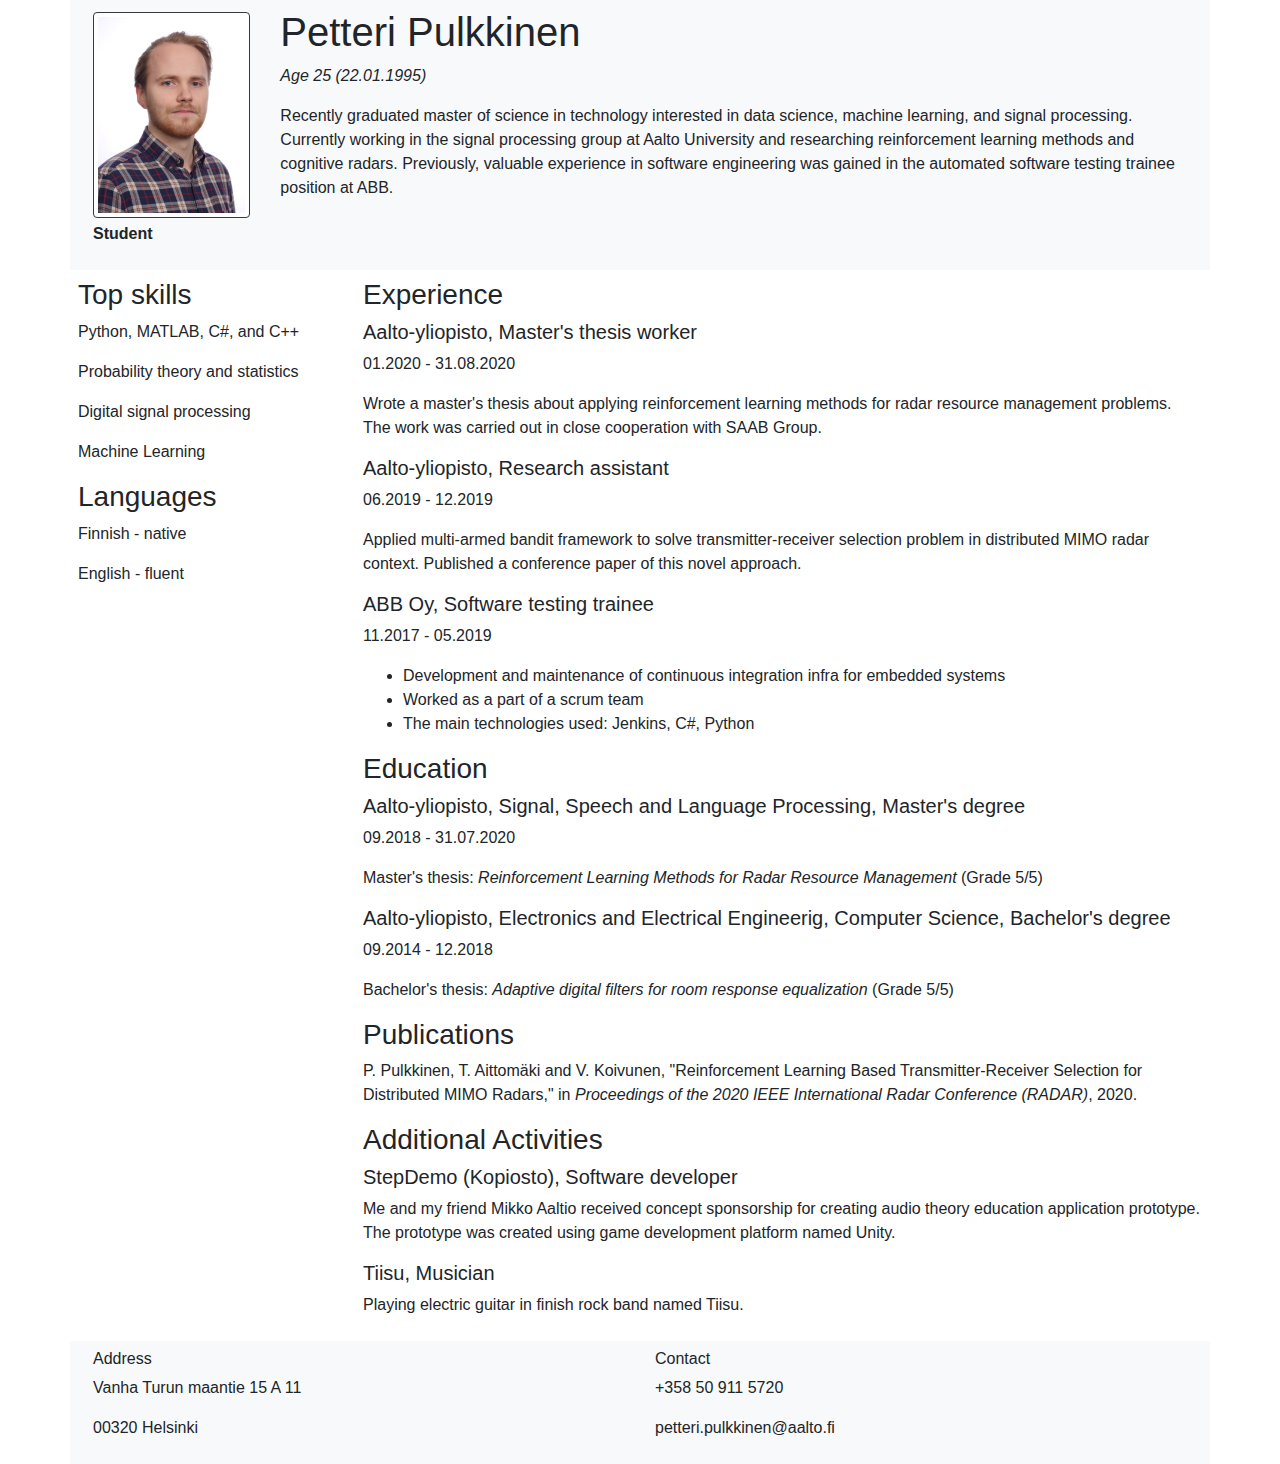
==== index.html @ 6e15ecce "Apply modifications" ====
﻿<!DOCTYPE html>
<html lang="en">
<head>
  <title>CV: Petteri Pulkkinen</title>
  <meta charset="utf-8">
  <meta name="viewport" content="width=device-width, initial-scale=1">
  <link rel="stylesheet" href="https://maxcdn.bootstrapcdn.com/bootstrap/4.1.3/css/bootstrap.min.css">
  <script src="https://ajax.googleapis.com/ajax/libs/jquery/3.3.1/jquery.min.js"></script>
  <script src="https://cdnjs.cloudflare.com/ajax/libs/popper.js/1.14.3/umd/popper.min.js"></script>
  <script src="https://maxcdn.bootstrapcdn.com/bootstrap/4.1.3/js/bootstrap.min.js"></script>

  <link rel="stylesheet" type="text/css" href="style.css">
</head>
<body>

<div class="container">
  <div class="row bg-light p-2">
      <div class="col-sm-2">
          <img src="picture.jpg" class="img-fluid img-thumbnail border border-dark my-1">
          <p><b>Student</b></p>
      </div>
      <div class="col-sm-10">
          <h1>Petteri Pulkkinen</h1>
          <p><i>Age 25 (22.01.1995)</i></p>
          <p>
              Recently graduated master of science in technology interested in data science, machine learning, and signal processing.
              Currently working in the signal processing group at Aalto University and researching reinforcement learning methods and cognitive radars.
              Previously, valuable experience in software engineering was gained in the automated software testing trainee position at ABB.
          </p>
      </div>
  </div>
  <div class="row">
      <div class="col-sm-3 p-2">
          <h3>Top skills</h3>
          <div>
              <p> Python, MATLAB, C#, and C++</p>
              <p> Probability theory and statistics </p>
              <p> Digital signal processing </p>
              <p> Machine Learning </p>
          </div>

          <h3>Languages</h3>
          <div>
              <p>Finnish - native</p>
              <p>English - fluent</p>
          </div>
      </div>
    <div class="col-sm-9 p-2">
      <div>

          <h3>Experience</h3>
          <h5>Aalto-yliopisto, Master's thesis worker</h5>
          <p>01.2020 - 31.08.2020</p>
          <p>
              Wrote a master's thesis about applying reinforcement learning methods for radar resource management problems. The work was carried out in close cooperation with SAAB Group.
          </p>
          <h5>Aalto-yliopisto, Research assistant</h5>
          <p>06.2019 - 12.2019</p>
          <p>
            Applied multi-armed bandit framework to solve transmitter-receiver selection problem in distributed MIMO radar context. Published a conference paper of this novel approach.
          <h5>ABB Oy, Software testing trainee</h5>
          <p>11.2017 - 05.2019</p>
          <p>
              <ul>
                  <li>Development and maintenance of continuous integration infra for embedded systems</li>
                  <li>Worked as a part of a scrum team</li>
                  <li>The main technologies used: Jenkins, C#, Python</li>
              </ul>
          </p>
      </div>
      <div>
          <h3>Education</h3>
          <h5>Aalto-yliopisto, Signal, Speech and Language Processing, Master's degree</h5>
          <p>09.2018 - 31.07.2020</p>
          <p>
              Master's thesis: <i>Reinforcement Learning Methods for Radar Resource Management</i> (Grade 5/5)
          </p>
          <h5>Aalto-yliopisto, Electronics and Electrical Engineerig, Computer Science, Bachelor's degree</h5>
          <p>09.2014 - 12.2018</p>
          <p>
              Bachelor's thesis: <i>Adaptive digital filters for room response equalization</i> (Grade 5/5)
</p>
      </div>
      <div>
          <h3>Publications</h3>
          <p>
              P. Pulkkinen, T. Aittomäki and V. Koivunen,
              "Reinforcement Learning Based Transmitter-Receiver Selection for Distributed MIMO Radars,"
              in <i>Proceedings of the 2020 IEEE International Radar Conference (RADAR)</i>, 2020.
          </p>
      </div>
      <div>
          <h3>Additional Activities</h3>
          <h5>StepDemo (Kopiosto), Software developer</h5>
          <p>
              Me and my friend Mikko Aaltio received concept sponsorship for creating audio theory education application prototype.
              The prototype was created using game development platform named Unity.
          </p>
          <h5>Tiisu, Musician</h5>
          <p>
              Playing electric guitar in finish rock band named Tiisu.
          </p>
      </div>
    </div>
  </div>
  <div class="row bg-light p-2">
      <div class="col-sm-6">
          <h6>Address</h6>
          <p>Vanha Turun maantie 15 A 11</p>
          <p>00320 Helsinki</p>
      </div>
      <div class="col-sm-6">
          <h6>Contact</h6>
          <p>+358 50 911 5720</p>
          <p>petteri.pulkkinen@aalto.fi</p>
      </div>
      <!--
    <div class="col-sm-4">
        <h6>Other</h6>
        <p><a href="https://github.com/PetteriPulkkinen">https://github.com/PetteriPulkkinen</a></p>
        <p><a href="https://www.linkedin.com/in/petteri-pulkkinen-12a900146/">https://www.linkedin.com/in/petteri-pulkkinen-12a900146/</a></p>
    </div>-->
  </div>
</div>

</body>
</html>
---- style.css ----
a {
    color: black;
    text-decoration: none;
}
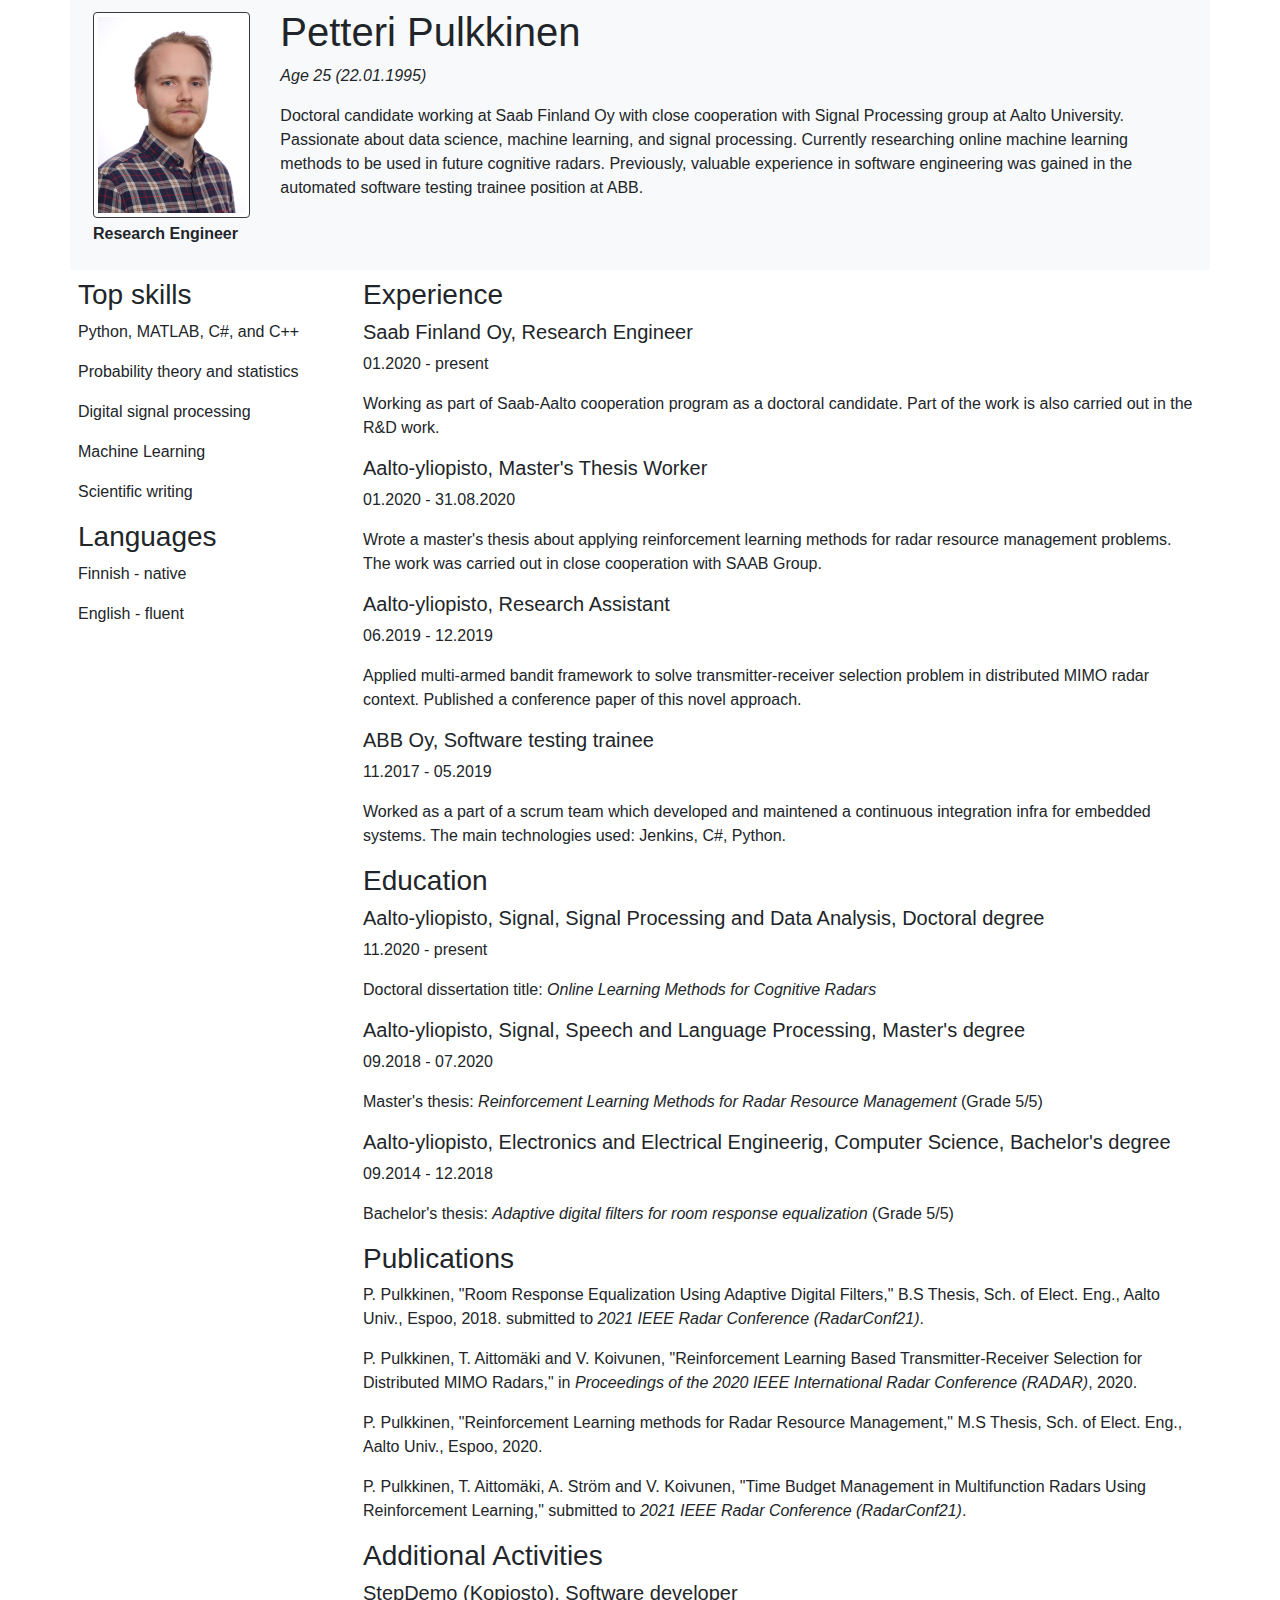
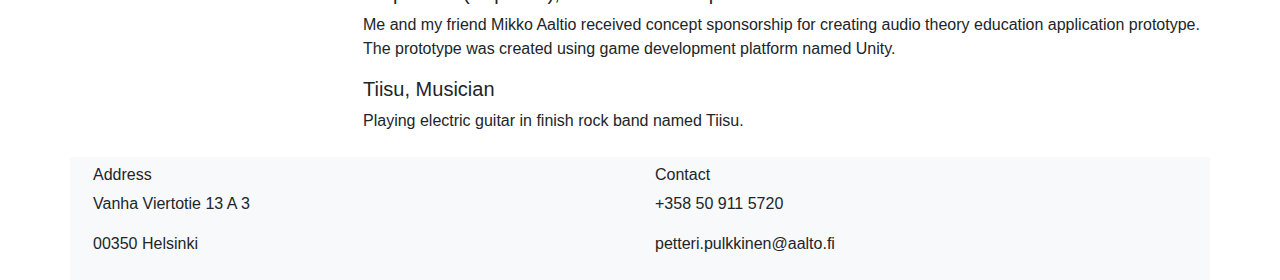
==== commit 5afad0a4: "Update CV" ====
--- a/index.html
+++ b/index.html
@@ -1,127 +1,147 @@
-﻿<!DOCTYPE html>
-<html lang="en">
-<head>
-  <title>CV: Petteri Pulkkinen</title>
-  <meta charset="utf-8">
-  <meta name="viewport" content="width=device-width, initial-scale=1">
-  <link rel="stylesheet" href="https://maxcdn.bootstrapcdn.com/bootstrap/4.1.3/css/bootstrap.min.css">
-  <script src="https://ajax.googleapis.com/ajax/libs/jquery/3.3.1/jquery.min.js"></script>
-  <script src="https://cdnjs.cloudflare.com/ajax/libs/popper.js/1.14.3/umd/popper.min.js"></script>
-  <script src="https://maxcdn.bootstrapcdn.com/bootstrap/4.1.3/js/bootstrap.min.js"></script>
-
-  <link rel="stylesheet" type="text/css" href="style.css">
-</head>
-<body>
-
-<div class="container">
-  <div class="row bg-light p-2">
-      <div class="col-sm-2">
-          <img src="picture.jpg" class="img-fluid img-thumbnail border border-dark my-1">
-          <p><b>Student</b></p>
-      </div>
-      <div class="col-sm-10">
-          <h1>Petteri Pulkkinen</h1>
-          <p><i>Age 25 (22.01.1995)</i></p>
-          <p>
-              Recently graduated master of science in technology interested in data science, machine learning, and signal processing.
-              Currently working in the signal processing group at Aalto University and researching reinforcement learning methods and cognitive radars.
-              Previously, valuable experience in software engineering was gained in the automated software testing trainee position at ABB.
-          </p>
-      </div>
-  </div>
-  <div class="row">
-      <div class="col-sm-3 p-2">
-          <h3>Top skills</h3>
-          <div>
-              <p> Python, MATLAB, C#, and C++</p>
-              <p> Probability theory and statistics </p>
-              <p> Digital signal processing </p>
-              <p> Machine Learning </p>
-          </div>
-
-          <h3>Languages</h3>
-          <div>
-              <p>Finnish - native</p>
-              <p>English - fluent</p>
-          </div>
-      </div>
-    <div class="col-sm-9 p-2">
-      <div>
-
-          <h3>Experience</h3>
-          <h5>Aalto-yliopisto, Master's thesis worker</h5>
-          <p>01.2020 - 31.08.2020</p>
-          <p>
-              Wrote a master's thesis about applying reinforcement learning methods for radar resource management problems. The work was carried out in close cooperation with SAAB Group.
-          </p>
-          <h5>Aalto-yliopisto, Research assistant</h5>
-          <p>06.2019 - 12.2019</p>
-          <p>
-            Applied multi-armed bandit framework to solve transmitter-receiver selection problem in distributed MIMO radar context. Published a conference paper of this novel approach.
-          <h5>ABB Oy, Software testing trainee</h5>
-          <p>11.2017 - 05.2019</p>
-          <p>
-              <ul>
-                  <li>Development and maintenance of continuous integration infra for embedded systems</li>
-                  <li>Worked as a part of a scrum team</li>
-                  <li>The main technologies used: Jenkins, C#, Python</li>
-              </ul>
-          </p>
-      </div>
-      <div>
-          <h3>Education</h3>
-          <h5>Aalto-yliopisto, Signal, Speech and Language Processing, Master's degree</h5>
-          <p>09.2018 - 31.07.2020</p>
-          <p>
-              Master's thesis: <i>Reinforcement Learning Methods for Radar Resource Management</i> (Grade 5/5)
-          </p>
-          <h5>Aalto-yliopisto, Electronics and Electrical Engineerig, Computer Science, Bachelor's degree</h5>
-          <p>09.2014 - 12.2018</p>
-          <p>
-              Bachelor's thesis: <i>Adaptive digital filters for room response equalization</i> (Grade 5/5)
-</p>
-      </div>
-      <div>
-          <h3>Publications</h3>
-          <p>
-              P. Pulkkinen, T. Aittomäki and V. Koivunen,
-              "Reinforcement Learning Based Transmitter-Receiver Selection for Distributed MIMO Radars,"
-              in <i>Proceedings of the 2020 IEEE International Radar Conference (RADAR)</i>, 2020.
-          </p>
-      </div>
-      <div>
-          <h3>Additional Activities</h3>
-          <h5>StepDemo (Kopiosto), Software developer</h5>
-          <p>
-              Me and my friend Mikko Aaltio received concept sponsorship for creating audio theory education application prototype.
-              The prototype was created using game development platform named Unity.
-          </p>
-          <h5>Tiisu, Musician</h5>
-          <p>
-              Playing electric guitar in finish rock band named Tiisu.
-          </p>
-      </div>
-    </div>
-  </div>
-  <div class="row bg-light p-2">
-      <div class="col-sm-6">
-          <h6>Address</h6>
-          <p>Vanha Turun maantie 15 A 11</p>
-          <p>00320 Helsinki</p>
-      </div>
-      <div class="col-sm-6">
-          <h6>Contact</h6>
-          <p>+358 50 911 5720</p>
-          <p>petteri.pulkkinen@aalto.fi</p>
-      </div>
-      <!--
-    <div class="col-sm-4">
-        <h6>Other</h6>
-        <p><a href="https://github.com/PetteriPulkkinen">https://github.com/PetteriPulkkinen</a></p>
-        <p><a href="https://www.linkedin.com/in/petteri-pulkkinen-12a900146/">https://www.linkedin.com/in/petteri-pulkkinen-12a900146/</a></p>
-    </div>-->
-  </div>
-</div>
-
-</body>
-</html>
+﻿<!DOCTYPE html>
+<html lang="en">
+<head>
+  <title>CV: Petteri Pulkkinen</title>
+  <meta charset="utf-8">
+  <meta name="viewport" content="width=device-width, initial-scale=1">
+  <link rel="stylesheet" href="https://maxcdn.bootstrapcdn.com/bootstrap/4.1.3/css/bootstrap.min.css">
+  <script src="https://ajax.googleapis.com/ajax/libs/jquery/3.3.1/jquery.min.js"></script>
+  <script src="https://cdnjs.cloudflare.com/ajax/libs/popper.js/1.14.3/umd/popper.min.js"></script>
+  <script src="https://maxcdn.bootstrapcdn.com/bootstrap/4.1.3/js/bootstrap.min.js"></script>
+
+  <link rel="stylesheet" type="text/css" href="style.css">
+</head>
+<body>
+
+<div class="container">
+  <div class="row bg-light p-2">
+      <div class="col-sm-2">
+          <img src="picture.jpg" class="img-fluid img-thumbnail border border-dark my-1">
+          <p><b>Research Engineer</b></p>
+      </div>
+      <div class="col-sm-10">
+          <h1>Petteri Pulkkinen</h1>
+          <p><i>Age 25 (22.01.1995)</i></p>
+          <p>
+            Doctoral candidate working at Saab Finland Oy with close cooperation with Signal Processing group at Aalto University. Passionate about data science, machine learning, and signal processing. Currently researching online machine learning methods to be used in future cognitive radars. Previously, valuable experience in software engineering was gained in the automated software testing trainee position at ABB.
+          </p>
+      </div>
+  </div>
+  <div class="row">
+      <div class="col-sm-3 p-2">
+          <h3>Top skills</h3>
+          <div>
+              <p> Python, MATLAB, C#, and C++</p>
+              <p> Probability theory and statistics </p>
+              <p> Digital signal processing </p>
+              <p> Machine Learning </p>
+              <p> Scientific writing</p>
+          </div>
+
+          <h3>Languages</h3>
+          <div>
+              <p>Finnish - native</p>
+              <p>English - fluent</p>
+          </div>
+      </div>
+    <div class="col-sm-9 p-2">
+      <div>
+
+          <h3>Experience</h3>
+          <h5>Saab Finland Oy, Research Engineer</h5>
+          <p>01.2020 - present</p>
+          <p>
+              Working as part of Saab-Aalto cooperation program as a doctoral candidate. Part of the work is also carried out in the R&D work.
+          </p>
+          <h5>Aalto-yliopisto, Master's Thesis Worker</h5>
+          <p>01.2020 - 31.08.2020</p>
+          <p>
+              Wrote a master's thesis about applying reinforcement learning methods for radar resource management problems. The work was carried out in close cooperation with SAAB Group.
+          </p>
+          <h5>Aalto-yliopisto, Research Assistant</h5>
+          <p>06.2019 - 12.2019</p>
+          <p>
+            Applied multi-armed bandit framework to solve transmitter-receiver selection problem in distributed MIMO radar context. Published a conference paper of this novel approach.
+          <h5>ABB Oy, Software testing trainee</h5>
+          <p>11.2017 - 05.2019</p>
+          <p>
+              Worked as a part of a scrum team which developed and maintened a continuous integration infra for embedded systems.
+              The main technologies used: Jenkins, C#, Python.
+          </p>
+      </div>
+      <div>
+          <h3>Education</h3>
+          <h5>Aalto-yliopisto, Signal, Signal Processing and Data Analysis, Doctoral degree</h5>
+          <p>11.2020 - present</p>
+          <p>
+              Doctoral dissertation title: <i>Online Learning Methods for Cognitive Radars</i>
+          </p>
+          <h5>Aalto-yliopisto, Signal, Speech and Language Processing, Master's degree</h5>
+          <p>09.2018 - 07.2020</p>
+          <p>
+              Master's thesis: <i>Reinforcement Learning Methods for Radar Resource Management</i> (Grade 5/5)
+          </p>
+          <h5>Aalto-yliopisto, Electronics and Electrical Engineerig, Computer Science, Bachelor's degree</h5>
+          <p>09.2014 - 12.2018</p>
+          <p>
+              Bachelor's thesis: <i>Adaptive digital filters for room response equalization</i> (Grade 5/5)
+</p>
+      </div>
+      <div>
+            <h3>Publications</h3>
+            <p>
+                P. Pulkkinen,
+                "Room Response Equalization Using Adaptive Digital Filters," B.S Thesis, Sch. of Elect. Eng., Aalto Univ., Espoo, 2018.
+                submitted to <i>2021 IEEE Radar Conference (RadarConf21)</i>.
+            </p>
+            <p>
+                P. Pulkkinen, T. Aittomäki and V. Koivunen,
+                "Reinforcement Learning Based Transmitter-Receiver Selection for Distributed MIMO Radars,"
+                in <i>Proceedings of the 2020 IEEE International Radar Conference (RADAR)</i>, 2020.
+            </p>
+            <p>
+                P. Pulkkinen,
+                "Reinforcement Learning methods for Radar Resource Management," M.S Thesis, Sch. of Elect. Eng., Aalto Univ., Espoo, 2020.
+            </p>
+            <p>
+                P. Pulkkinen, T. Aittomäki, A. Ström and V. Koivunen,
+                "Time Budget Management in Multifunction Radars Using Reinforcement Learning,"
+                submitted to <i>2021 IEEE Radar Conference (RadarConf21)</i>.
+            </p>
+      </div>
+      <div>
+          <h3>Additional Activities</h3>
+          <h5>StepDemo (Kopiosto), Software developer</h5>
+          <p>
+              Me and my friend Mikko Aaltio received concept sponsorship for creating audio theory education application prototype.
+              The prototype was created using game development platform named Unity.
+          </p>
+          <h5>Tiisu, Musician</h5>
+          <p>
+              Playing electric guitar in finish rock band named Tiisu.
+          </p>
+      </div>
+    </div>
+  </div>
+  <div class="row bg-light p-2">
+      <div class="col-sm-6">
+          <h6>Address</h6>
+          <p>Vanha Viertotie 13 A 3</p>
+          <p>00350 Helsinki</p>
+      </div>
+      <div class="col-sm-6">
+          <h6>Contact</h6>
+          <p>+358 50 911 5720</p>
+          <p>petteri.pulkkinen@aalto.fi</p>
+      </div>
+      <!--
+    <div class="col-sm-4">
+        <h6>Other</h6>
+        <p><a href="https://github.com/PetteriPulkkinen">https://github.com/PetteriPulkkinen</a></p>
+        <p><a href="https://www.linkedin.com/in/petteri-pulkkinen-12a900146/">https://www.linkedin.com/in/petteri-pulkkinen-12a900146/</a></p>
+    </div>-->
+  </div>
+</div>
+
+</body>
+</html>
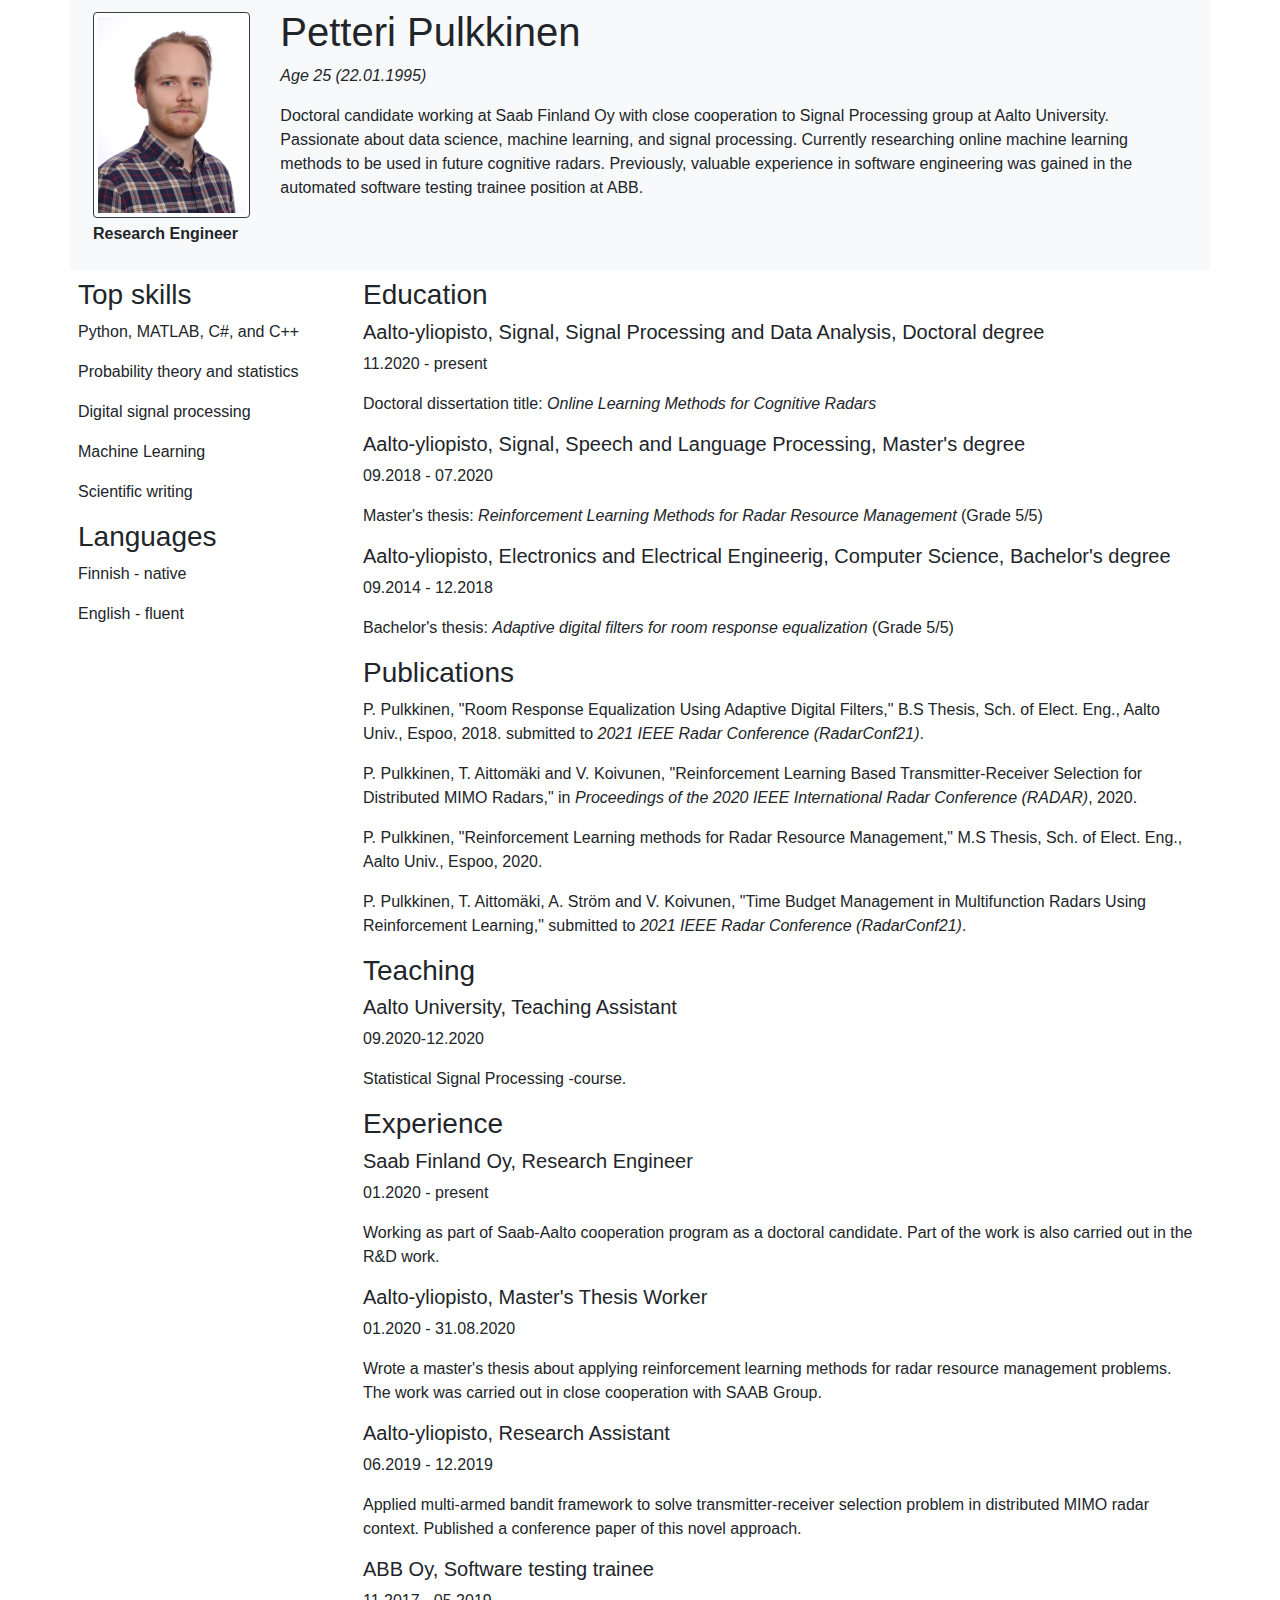
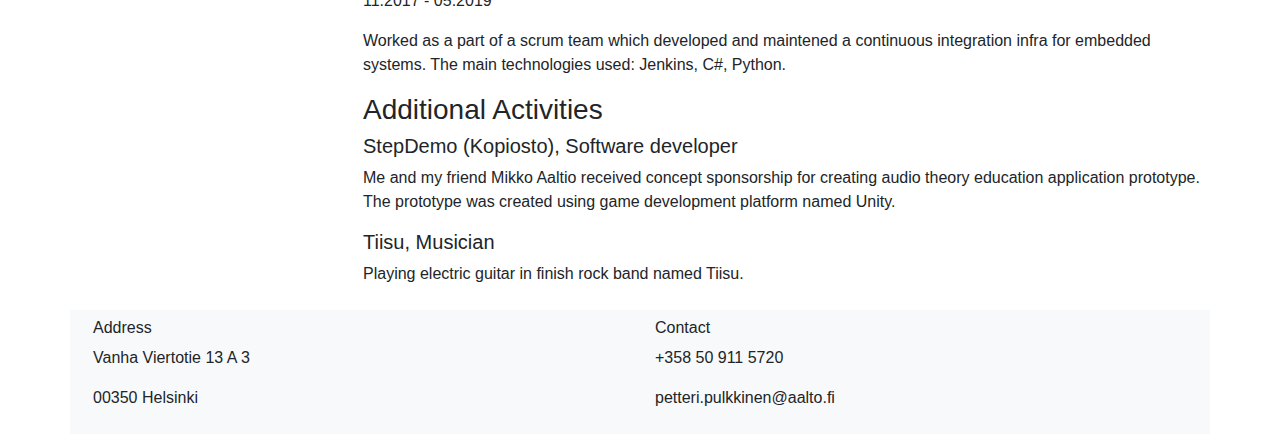
==== commit 691fdf76: "Update" ====
--- a/index.html
+++ b/index.html
@@ -23,7 +23,7 @@
           <h1>Petteri Pulkkinen</h1>
           <p><i>Age 25 (22.01.1995)</i></p>
           <p>
-            Doctoral candidate working at Saab Finland Oy with close cooperation with Signal Processing group at Aalto University. Passionate about data science, machine learning, and signal processing. Currently researching online machine learning methods to be used in future cognitive radars. Previously, valuable experience in software engineering was gained in the automated software testing trainee position at ABB.
+            Doctoral candidate working at Saab Finland Oy with close cooperation to Signal Processing group at Aalto University. Passionate about data science, machine learning, and signal processing. Currently researching online machine learning methods to be used in future cognitive radars. Previously, valuable experience in software engineering was gained in the automated software testing trainee position at ABB.
           </p>
       </div>
   </div>
@@ -42,10 +42,56 @@
           <div>
               <p>Finnish - native</p>
               <p>English - fluent</p>
-          </div>
+            </div>
+        </div>
+        <div class="col-sm-9 p-2">
+        <div>
+            <h3>Education</h3>
+            <h5>Aalto-yliopisto, Signal, Signal Processing and Data Analysis, Doctoral degree</h5>
+            <p>11.2020 - present</p>
+            <p>
+                Doctoral dissertation title: <i>Online Learning Methods for Cognitive Radars</i>
+            </p>
+            <h5>Aalto-yliopisto, Signal, Speech and Language Processing, Master's degree</h5>
+            <p>09.2018 - 07.2020</p>
+            <p>
+                Master's thesis: <i>Reinforcement Learning Methods for Radar Resource Management</i> (Grade 5/5)
+            </p>
+            <h5>Aalto-yliopisto, Electronics and Electrical Engineerig, Computer Science, Bachelor's degree</h5>
+            <p>09.2014 - 12.2018</p>
+            <p>
+                Bachelor's thesis: <i>Adaptive digital filters for room response equalization</i> (Grade 5/5)
+  </p>
+        </div>
+        <div>
+            <h3>Publications</h3>
+            <p>
+                P. Pulkkinen,
+                "Room Response Equalization Using Adaptive Digital Filters," B.S Thesis, Sch. of Elect. Eng., Aalto Univ., Espoo, 2018.
+                submitted to <i>2021 IEEE Radar Conference (RadarConf21)</i>.
+            </p>
+            <p>
+                P. Pulkkinen, T. Aittomäki and V. Koivunen,
+                "Reinforcement Learning Based Transmitter-Receiver Selection for Distributed MIMO Radars,"
+                in <i>Proceedings of the 2020 IEEE International Radar Conference (RADAR)</i>, 2020.
+            </p>
+            <p>
+                P. Pulkkinen,
+                "Reinforcement Learning methods for Radar Resource Management," M.S Thesis, Sch. of Elect. Eng., Aalto Univ., Espoo, 2020.
+            </p>
+            <p>
+                P. Pulkkinen, T. Aittomäki, A. Ström and V. Koivunen,
+                "Time Budget Management in Multifunction Radars Using Reinforcement Learning,"
+                submitted to <i>2021 IEEE Radar Conference (RadarConf21)</i>.
+            </p>
       </div>
-    <div class="col-sm-9 p-2">
       <div>
+          <h3>
+              Teaching
+          </h3>
+          <h5>Aalto University, Teaching Assistant</h5>
+          <p>09.2020-12.2020</p>
+          <p>Statistical Signal Processing -course.</p>
 
           <h3>Experience</h3>
           <h5>Saab Finland Oy, Research Engineer</h5>
@@ -69,46 +115,7 @@
               The main technologies used: Jenkins, C#, Python.
           </p>
       </div>
-      <div>
-          <h3>Education</h3>
-          <h5>Aalto-yliopisto, Signal, Signal Processing and Data Analysis, Doctoral degree</h5>
-          <p>11.2020 - present</p>
-          <p>
-              Doctoral dissertation title: <i>Online Learning Methods for Cognitive Radars</i>
-          </p>
-          <h5>Aalto-yliopisto, Signal, Speech and Language Processing, Master's degree</h5>
-          <p>09.2018 - 07.2020</p>
-          <p>
-              Master's thesis: <i>Reinforcement Learning Methods for Radar Resource Management</i> (Grade 5/5)
-          </p>
-          <h5>Aalto-yliopisto, Electronics and Electrical Engineerig, Computer Science, Bachelor's degree</h5>
-          <p>09.2014 - 12.2018</p>
-          <p>
-              Bachelor's thesis: <i>Adaptive digital filters for room response equalization</i> (Grade 5/5)
-</p>
-      </div>
-      <div>
-            <h3>Publications</h3>
-            <p>
-                P. Pulkkinen,
-                "Room Response Equalization Using Adaptive Digital Filters," B.S Thesis, Sch. of Elect. Eng., Aalto Univ., Espoo, 2018.
-                submitted to <i>2021 IEEE Radar Conference (RadarConf21)</i>.
-            </p>
-            <p>
-                P. Pulkkinen, T. Aittomäki and V. Koivunen,
-                "Reinforcement Learning Based Transmitter-Receiver Selection for Distributed MIMO Radars,"
-                in <i>Proceedings of the 2020 IEEE International Radar Conference (RADAR)</i>, 2020.
-            </p>
-            <p>
-                P. Pulkkinen,
-                "Reinforcement Learning methods for Radar Resource Management," M.S Thesis, Sch. of Elect. Eng., Aalto Univ., Espoo, 2020.
-            </p>
-            <p>
-                P. Pulkkinen, T. Aittomäki, A. Ström and V. Koivunen,
-                "Time Budget Management in Multifunction Radars Using Reinforcement Learning,"
-                submitted to <i>2021 IEEE Radar Conference (RadarConf21)</i>.
-            </p>
-      </div>
+
       <div>
           <h3>Additional Activities</h3>
           <h5>StepDemo (Kopiosto), Software developer</h5>
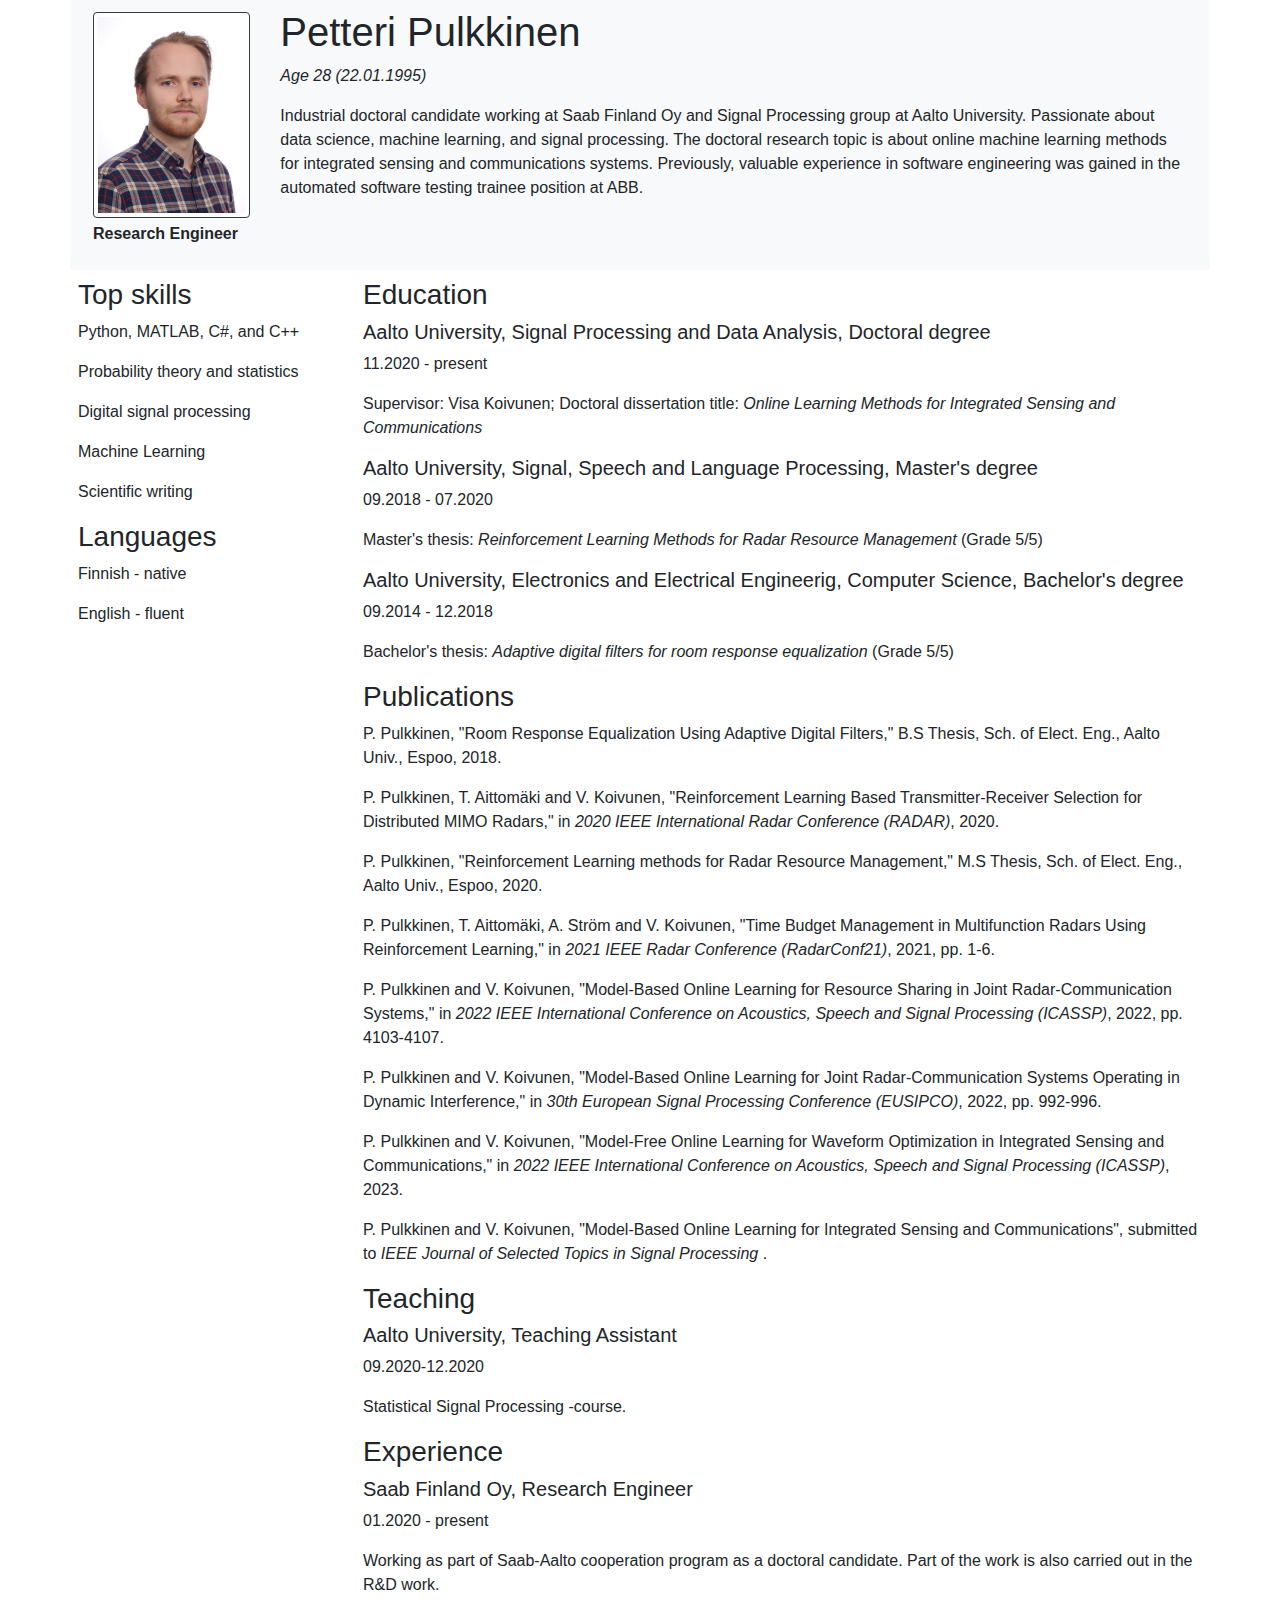
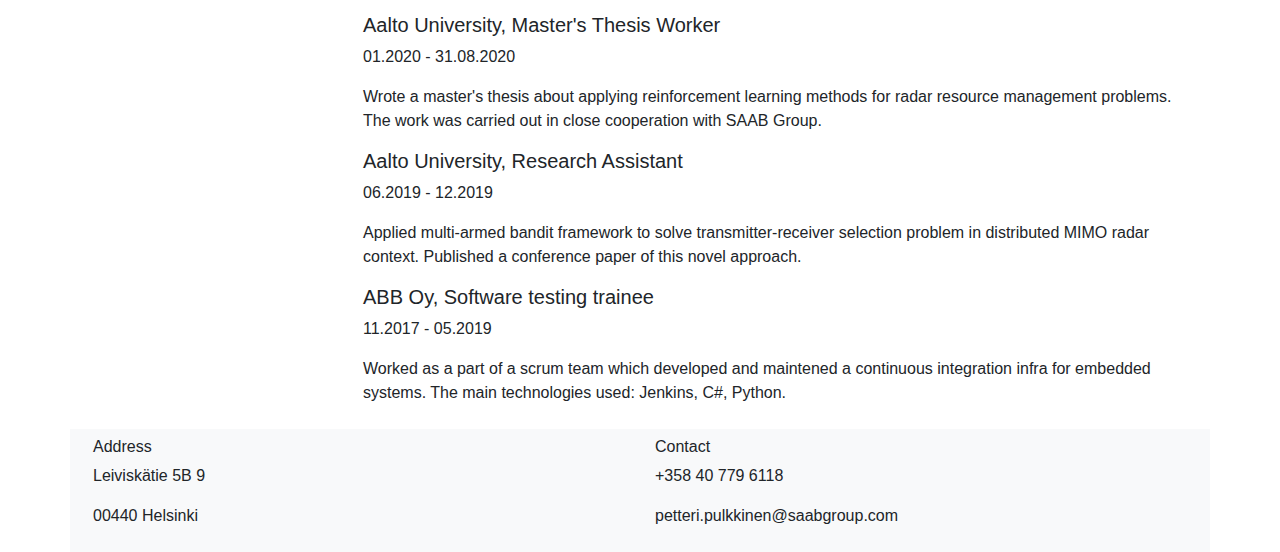
==== commit cf2edc25: "Update CV" ====
--- a/index.html
+++ b/index.html
@@ -21,9 +21,12 @@
       </div>
       <div class="col-sm-10">
           <h1>Petteri Pulkkinen</h1>
-          <p><i>Age 25 (22.01.1995)</i></p>
+          <p><i>Age 28 (22.01.1995)</i></p>
           <p>
-            Doctoral candidate working at Saab Finland Oy with close cooperation to Signal Processing group at Aalto University. Passionate about data science, machine learning, and signal processing. Currently researching online machine learning methods to be used in future cognitive radars. Previously, valuable experience in software engineering was gained in the automated software testing trainee position at ABB.
+            Industrial doctoral candidate working at Saab Finland Oy and Signal Processing group at Aalto University.
+            Passionate about data science, machine learning, and signal processing.
+            The doctoral research topic is about online machine learning methods for integrated sensing and communications systems.
+            Previously, valuable experience in software engineering was gained in the automated software testing trainee position at ABB.
           </p>
       </div>
   </div>
@@ -47,17 +50,17 @@
         <div class="col-sm-9 p-2">
         <div>
             <h3>Education</h3>
-            <h5>Aalto-yliopisto, Signal, Signal Processing and Data Analysis, Doctoral degree</h5>
+            <h5>Aalto University, Signal Processing and Data Analysis, Doctoral degree</h5>
             <p>11.2020 - present</p>
             <p>
-                Doctoral dissertation title: <i>Online Learning Methods for Cognitive Radars</i>
+                Supervisor: Visa Koivunen; Doctoral dissertation title: <i>Online Learning Methods for Integrated Sensing and Communications</i>
             </p>
-            <h5>Aalto-yliopisto, Signal, Speech and Language Processing, Master's degree</h5>
+            <h5>Aalto University, Signal, Speech and Language Processing, Master's degree</h5>
             <p>09.2018 - 07.2020</p>
             <p>
                 Master's thesis: <i>Reinforcement Learning Methods for Radar Resource Management</i> (Grade 5/5)
             </p>
-            <h5>Aalto-yliopisto, Electronics and Electrical Engineerig, Computer Science, Bachelor's degree</h5>
+            <h5>Aalto University, Electronics and Electrical Engineerig, Computer Science, Bachelor's degree</h5>
             <p>09.2014 - 12.2018</p>
             <p>
                 Bachelor's thesis: <i>Adaptive digital filters for room response equalization</i> (Grade 5/5)
@@ -65,15 +68,15 @@
         </div>
         <div>
             <h3>Publications</h3>
+            <div style="font-size:100%">
             <p>
                 P. Pulkkinen,
                 "Room Response Equalization Using Adaptive Digital Filters," B.S Thesis, Sch. of Elect. Eng., Aalto Univ., Espoo, 2018.
-                submitted to <i>2021 IEEE Radar Conference (RadarConf21)</i>.
             </p>
             <p>
                 P. Pulkkinen, T. Aittomäki and V. Koivunen,
                 "Reinforcement Learning Based Transmitter-Receiver Selection for Distributed MIMO Radars,"
-                in <i>Proceedings of the 2020 IEEE International Radar Conference (RADAR)</i>, 2020.
+                in <i>2020 IEEE International Radar Conference (RADAR)</i>, 2020.
             </p>
             <p>
                 P. Pulkkinen,
@@ -82,8 +85,31 @@
             <p>
                 P. Pulkkinen, T. Aittomäki, A. Ström and V. Koivunen,
                 "Time Budget Management in Multifunction Radars Using Reinforcement Learning,"
-                submitted to <i>2021 IEEE Radar Conference (RadarConf21)</i>.
+                in <i>2021 IEEE Radar Conference (RadarConf21)</i>, 2021, pp. 1-6.
             </p>
+            <p>
+                P. Pulkkinen and V. Koivunen,
+                "Model-Based Online Learning for Resource Sharing in Joint Radar-Communication Systems,"
+                in <i>2022 IEEE International Conference on Acoustics, Speech and Signal Processing (ICASSP)</i>,
+                2022, pp. 4103-4107.
+            </p>
+            <p>
+                P. Pulkkinen and V. Koivunen, "Model-Based Online Learning for Joint Radar-Communication Systems Operating in Dynamic Interference,"
+                in <i>30th European Signal Processing Conference (EUSIPCO)</i>,
+                2022, pp. 992-996.
+            </p>
+            <p>
+                P. Pulkkinen and V. Koivunen,
+                "Model-Free Online Learning for Waveform Optimization in Integrated Sensing and Communications,"
+                in <i>2022 IEEE International Conference on Acoustics, Speech and Signal Processing (ICASSP)</i>,
+                2023.
+            </p>
+            <p>
+                P. Pulkkinen and V. Koivunen,
+                "Model-Based Online Learning for Integrated Sensing and Communications", submitted to
+                <i>IEEE Journal of Selected Topics in Signal Processing </i>.
+            </p>
+        </div>
       </div>
       <div>
           <h3>
@@ -99,12 +125,12 @@
           <p>
               Working as part of Saab-Aalto cooperation program as a doctoral candidate. Part of the work is also carried out in the R&D work.
           </p>
-          <h5>Aalto-yliopisto, Master's Thesis Worker</h5>
+          <h5>Aalto University, Master's Thesis Worker</h5>
           <p>01.2020 - 31.08.2020</p>
           <p>
               Wrote a master's thesis about applying reinforcement learning methods for radar resource management problems. The work was carried out in close cooperation with SAAB Group.
           </p>
-          <h5>Aalto-yliopisto, Research Assistant</h5>
+          <h5>Aalto University, Research Assistant</h5>
           <p>06.2019 - 12.2019</p>
           <p>
             Applied multi-armed bandit framework to solve transmitter-receiver selection problem in distributed MIMO radar context. Published a conference paper of this novel approach.
@@ -116,7 +142,7 @@
           </p>
       </div>
 
-      <div>
+      <!--<div>
           <h3>Additional Activities</h3>
           <h5>StepDemo (Kopiosto), Software developer</h5>
           <p>
@@ -127,19 +153,19 @@
           <p>
               Playing electric guitar in finish rock band named Tiisu.
           </p>
-      </div>
+      </div>-->
     </div>
   </div>
   <div class="row bg-light p-2">
       <div class="col-sm-6">
           <h6>Address</h6>
-          <p>Vanha Viertotie 13 A 3</p>
-          <p>00350 Helsinki</p>
+          <p>Leiviskätie 5B 9</p>
+          <p>00440 Helsinki</p>
       </div>
       <div class="col-sm-6">
           <h6>Contact</h6>
-          <p>+358 50 911 5720</p>
-          <p>petteri.pulkkinen@aalto.fi</p>
+          <p>+358 40 779 6118</p>
+          <p>petteri.pulkkinen@saabgroup.com</p>
       </div>
       <!--
     <div class="col-sm-4">
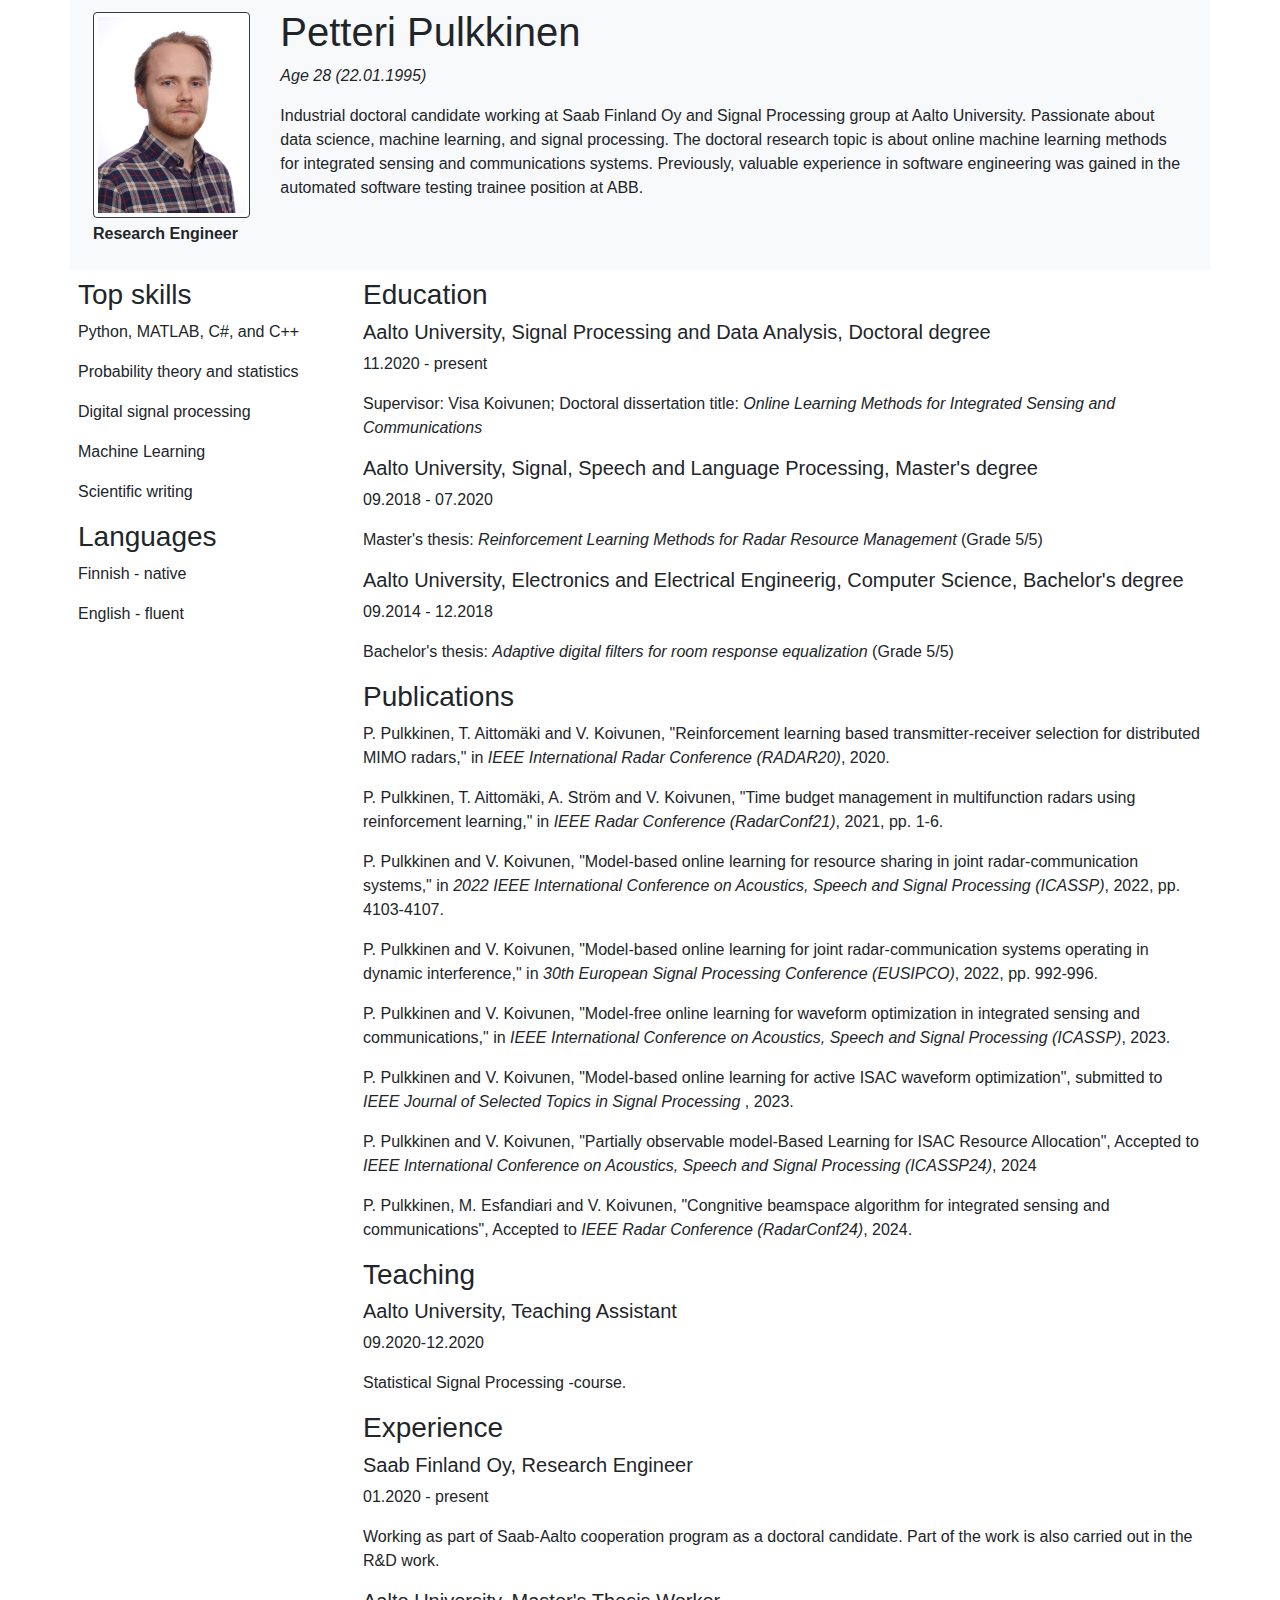
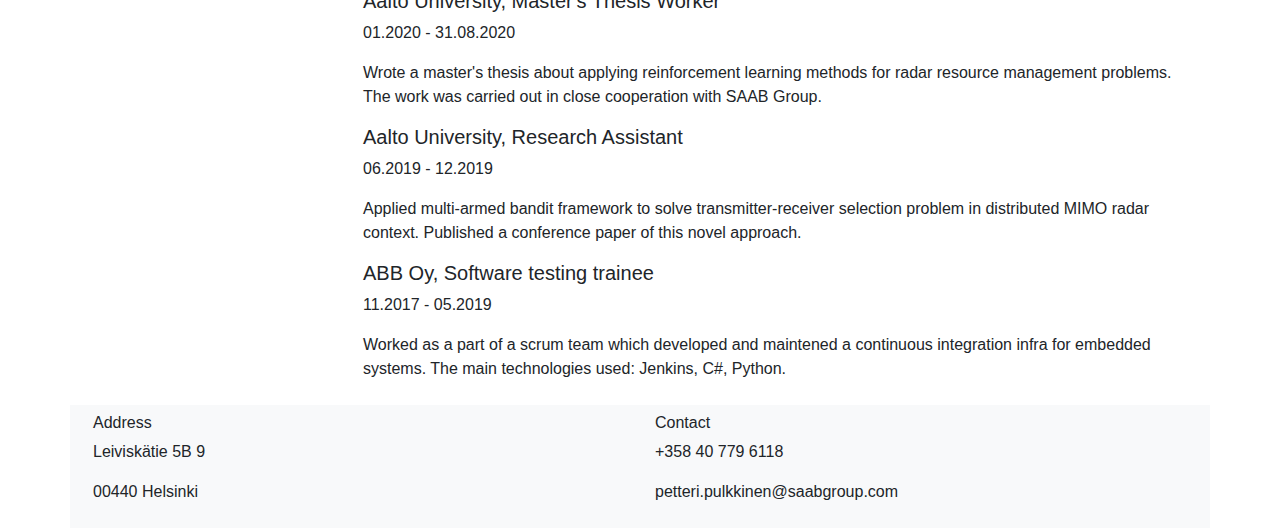
==== commit 0510d64b: "Update index.html" ====
--- a/index.html
+++ b/index.html
@@ -70,44 +70,49 @@
             <h3>Publications</h3>
             <div style="font-size:100%">
             <p>
-                P. Pulkkinen,
-                "Room Response Equalization Using Adaptive Digital Filters," B.S Thesis, Sch. of Elect. Eng., Aalto Univ., Espoo, 2018.
-            </p>
-            <p>
                 P. Pulkkinen, T. Aittomäki and V. Koivunen,
-                "Reinforcement Learning Based Transmitter-Receiver Selection for Distributed MIMO Radars,"
-                in <i>2020 IEEE International Radar Conference (RADAR)</i>, 2020.
-            </p>
-            <p>
-                P. Pulkkinen,
-                "Reinforcement Learning methods for Radar Resource Management," M.S Thesis, Sch. of Elect. Eng., Aalto Univ., Espoo, 2020.
+                "Reinforcement learning based transmitter-receiver selection for distributed MIMO radars,"
+                in <i>IEEE International Radar Conference (RADAR20)</i>, 2020.
             </p>
             <p>
                 P. Pulkkinen, T. Aittomäki, A. Ström and V. Koivunen,
-                "Time Budget Management in Multifunction Radars Using Reinforcement Learning,"
-                in <i>2021 IEEE Radar Conference (RadarConf21)</i>, 2021, pp. 1-6.
+                "Time budget management in multifunction radars using reinforcement learning,"
+                in <i>IEEE Radar Conference (RadarConf21)</i>, 2021, pp. 1-6.
             </p>
             <p>
                 P. Pulkkinen and V. Koivunen,
-                "Model-Based Online Learning for Resource Sharing in Joint Radar-Communication Systems,"
+                "Model-based online learning for resource sharing in joint radar-communication systems,"
                 in <i>2022 IEEE International Conference on Acoustics, Speech and Signal Processing (ICASSP)</i>,
                 2022, pp. 4103-4107.
             </p>
             <p>
-                P. Pulkkinen and V. Koivunen, "Model-Based Online Learning for Joint Radar-Communication Systems Operating in Dynamic Interference,"
+                P. Pulkkinen and V. Koivunen, "Model-based online learning for joint radar-communication systems operating in dynamic interference,"
                 in <i>30th European Signal Processing Conference (EUSIPCO)</i>,
                 2022, pp. 992-996.
             </p>
             <p>
                 P. Pulkkinen and V. Koivunen,
-                "Model-Free Online Learning for Waveform Optimization in Integrated Sensing and Communications,"
-                in <i>2022 IEEE International Conference on Acoustics, Speech and Signal Processing (ICASSP)</i>,
+                "Model-free online learning for waveform optimization in integrated sensing and communications,"
+                in <i>IEEE International Conference on Acoustics, Speech and Signal Processing (ICASSP)</i>,
                 2023.
             </p>
             <p>
                 P. Pulkkinen and V. Koivunen,
-                "Model-Based Online Learning for Integrated Sensing and Communications", submitted to
-                <i>IEEE Journal of Selected Topics in Signal Processing </i>.
+                "Model-based online learning for active ISAC waveform optimization", submitted to
+                <i>IEEE Journal of Selected Topics in Signal Processing </i>, 
+              2023.
+            </p>
+            <p>
+                P. Pulkkinen and V. Koivunen,
+                "Partially observable model-Based Learning for ISAC Resource Allocation", 
+                Accepted to <i>IEEE International Conference on Acoustics, Speech and Signal Processing (ICASSP24)</i>,
+                2024
+            </p>
+            <p>
+                P. Pulkkinen, M. Esfandiari and V. Koivunen,
+                "Congnitive beamspace algorithm for integrated sensing and communications", 
+                Accepted to <i>IEEE Radar Conference (RadarConf24)</i>, 
+                2024.
             </p>
         </div>
       </div>
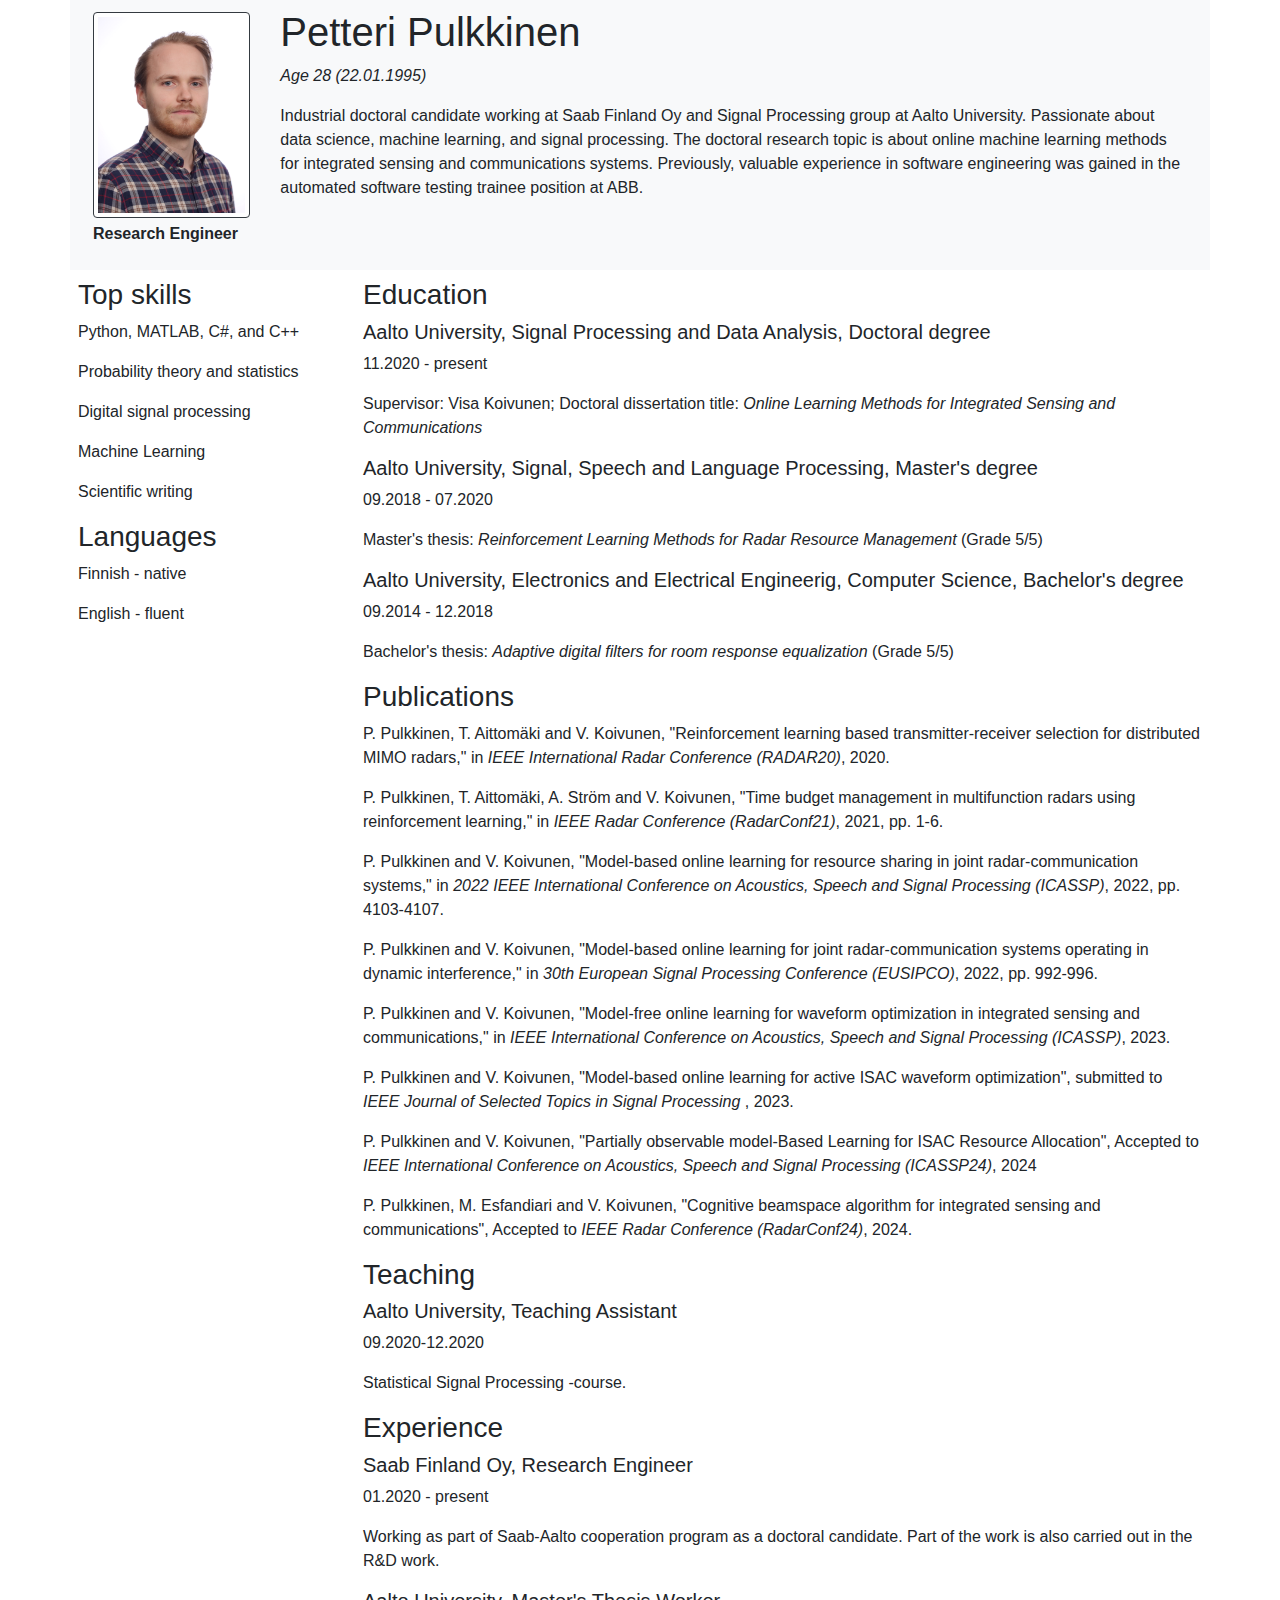
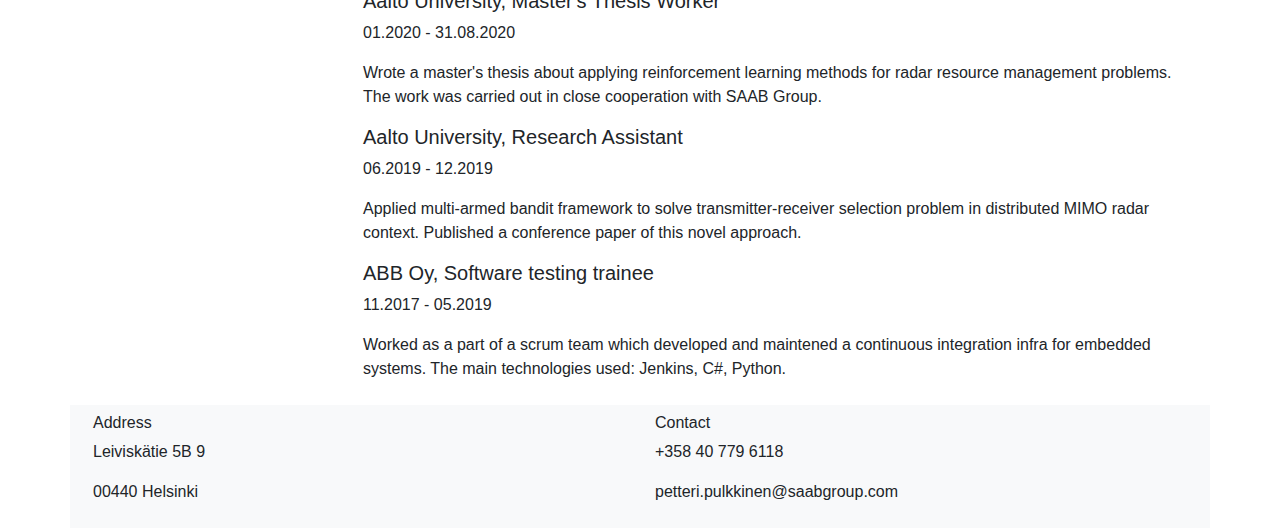
==== commit a51f5242: "Update index.html" ====
--- a/index.html
+++ b/index.html
@@ -110,7 +110,7 @@
             </p>
             <p>
                 P. Pulkkinen, M. Esfandiari and V. Koivunen,
-                "Congnitive beamspace algorithm for integrated sensing and communications", 
+                "Cognitive beamspace algorithm for integrated sensing and communications", 
                 Accepted to <i>IEEE Radar Conference (RadarConf24)</i>, 
                 2024.
             </p>
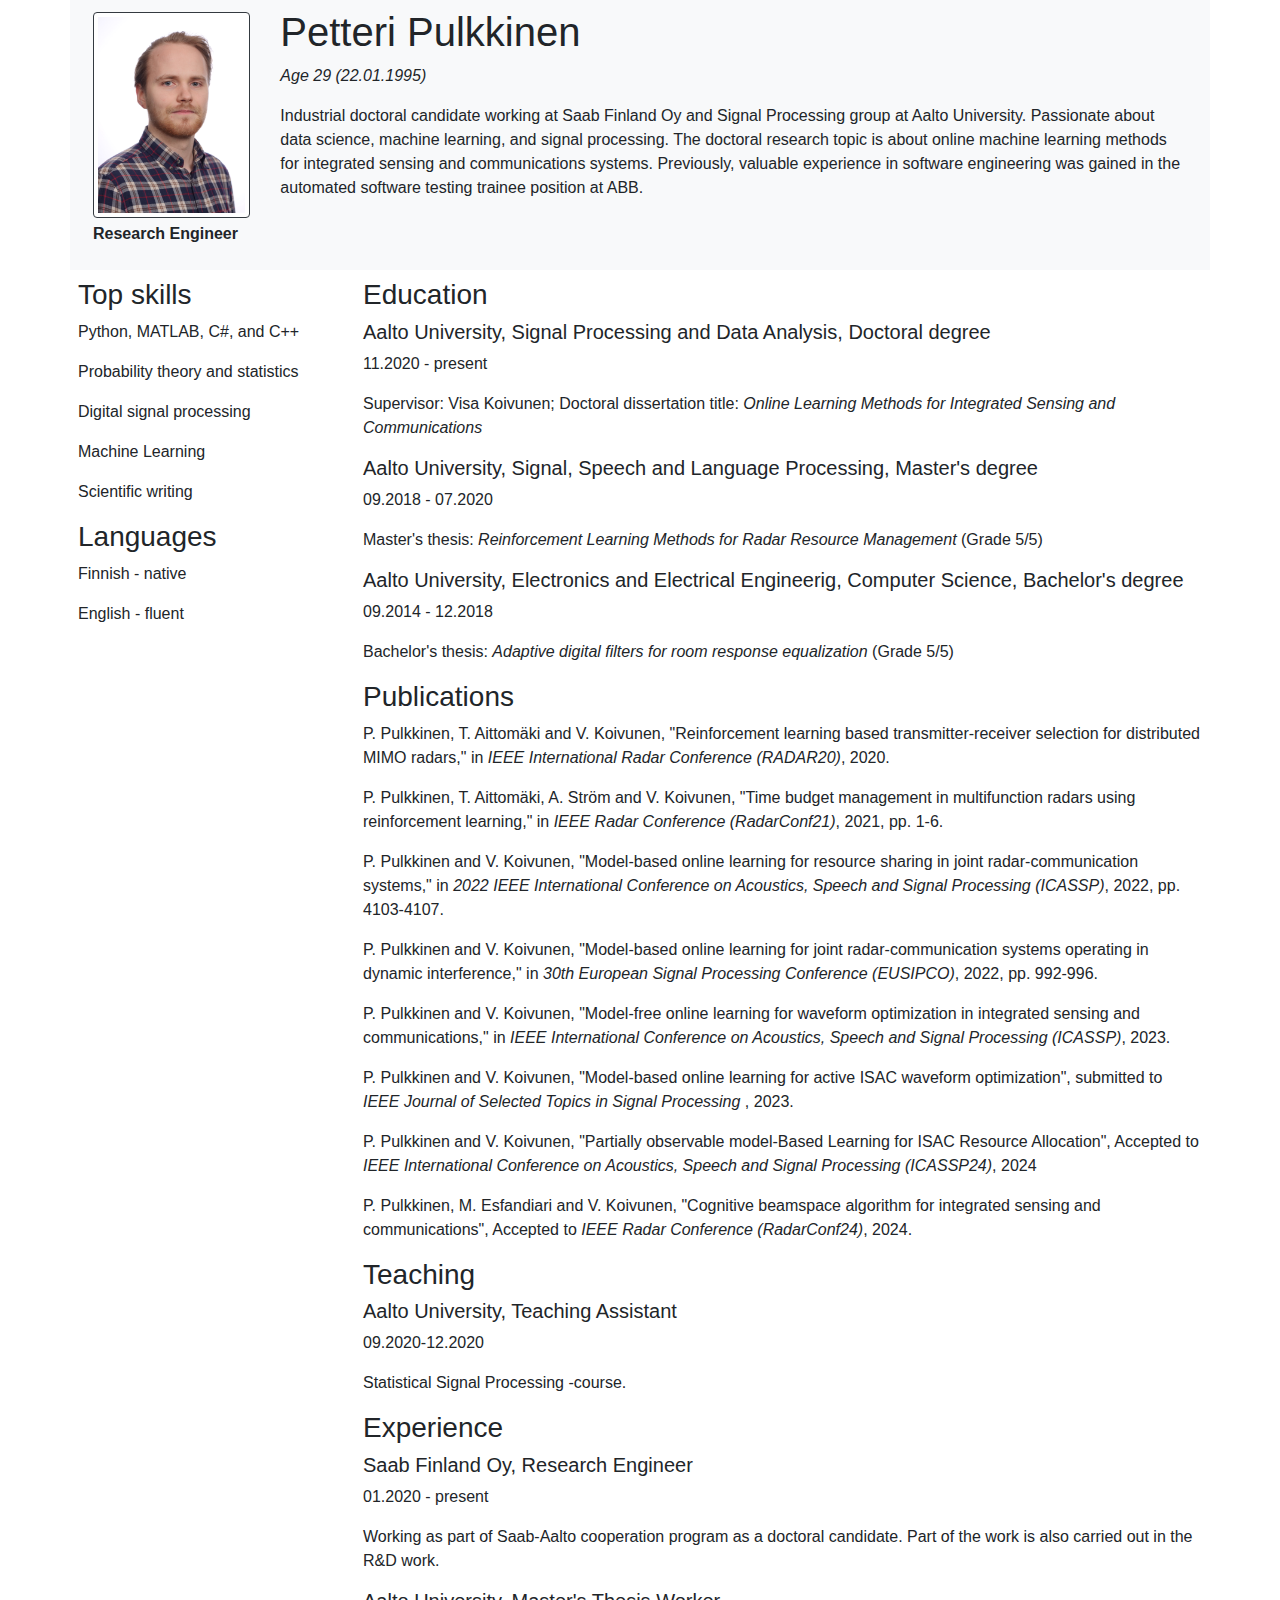
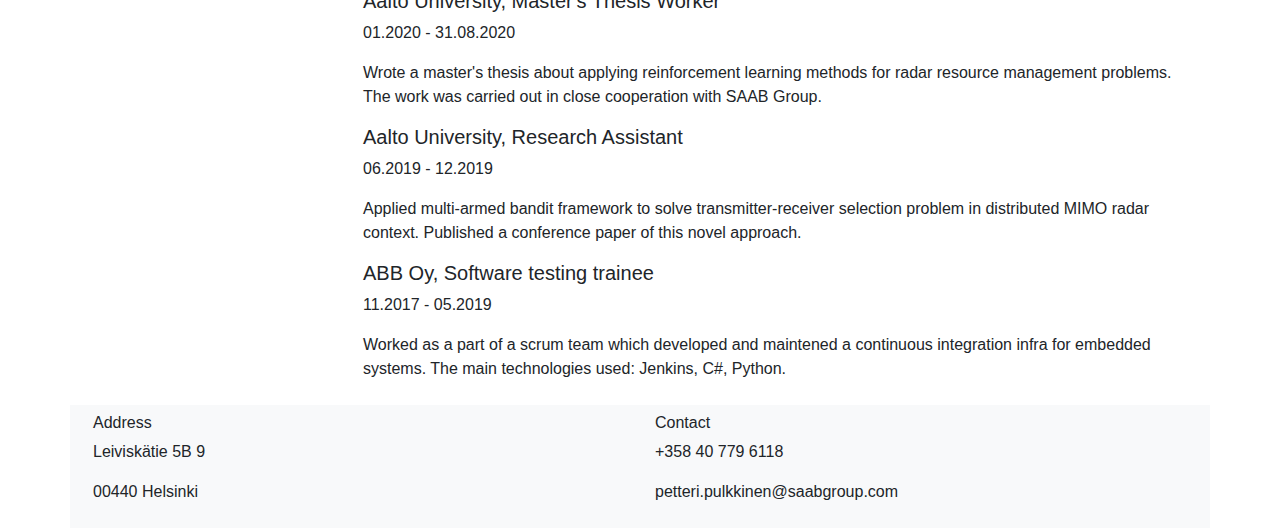
==== commit 0dfd0866: "Update index.html" ====
--- a/index.html
+++ b/index.html
@@ -21,7 +21,7 @@
       </div>
       <div class="col-sm-10">
           <h1>Petteri Pulkkinen</h1>
-          <p><i>Age 28 (22.01.1995)</i></p>
+          <p><i>Age 29 (22.01.1995)</i></p>
           <p>
             Industrial doctoral candidate working at Saab Finland Oy and Signal Processing group at Aalto University.
             Passionate about data science, machine learning, and signal processing.
